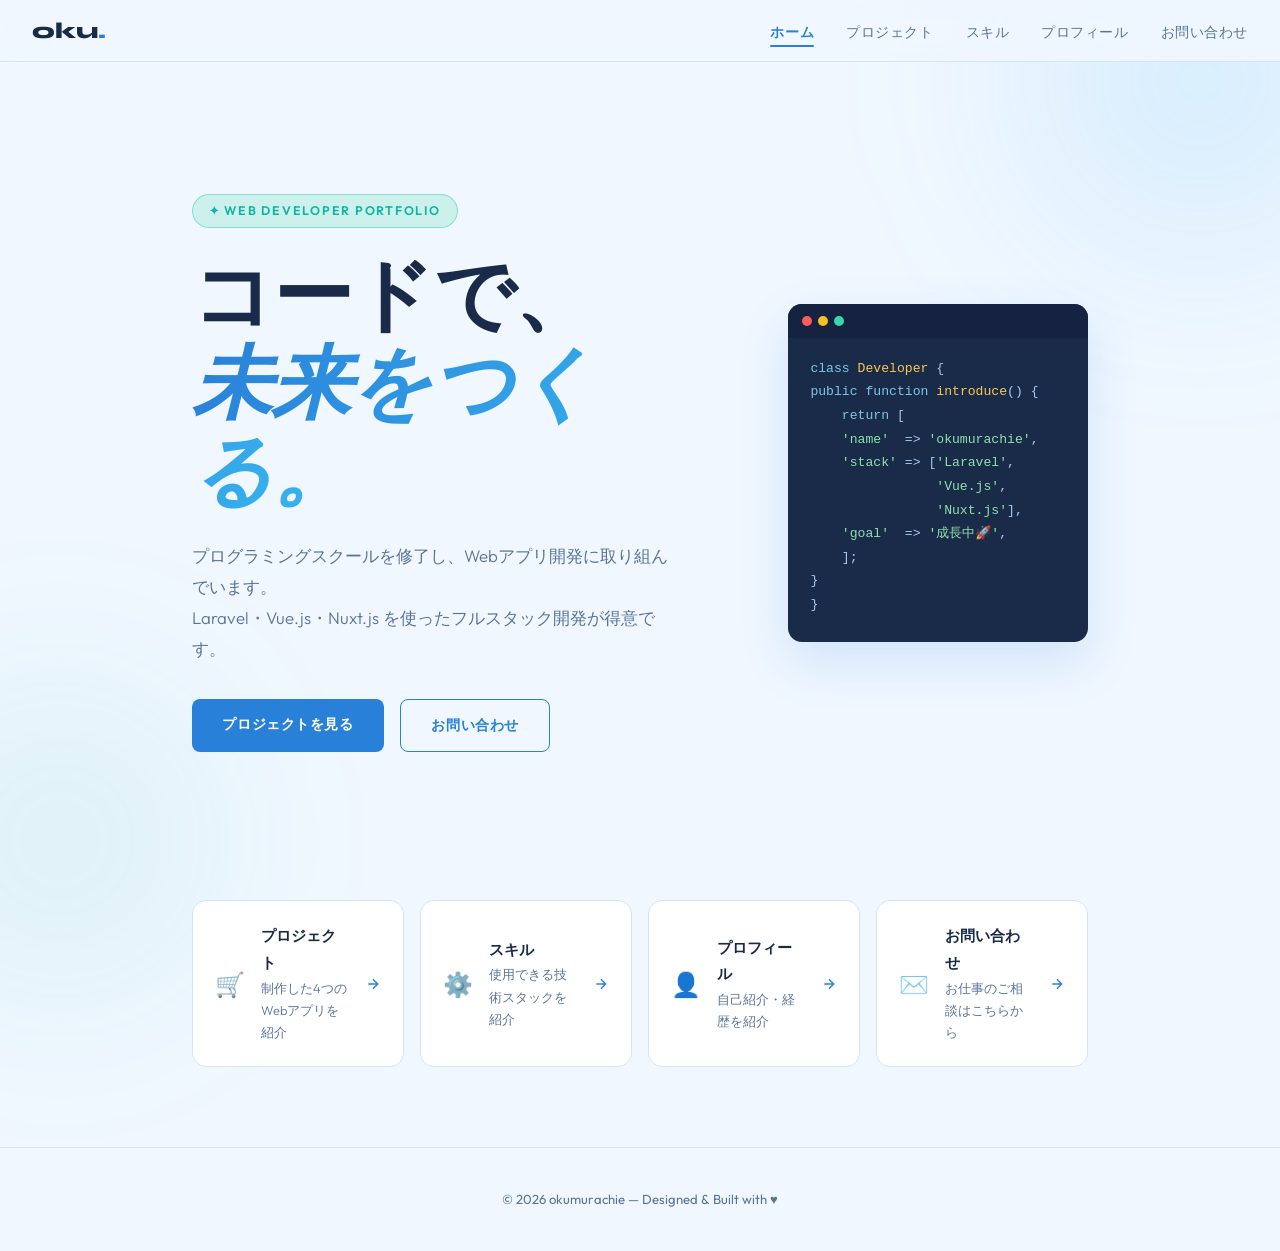
==== html/index.html @ 81fc04ee "必要なファイルを配置" ====
<!doctype html>
<html lang="ja">
    <head>
        <meta charset="UTF-8" />
        <meta name="viewport" content="width=device-width, initial-scale=1.0" />
        <title>okumurachie | ホーム</title>
        <link rel="preconnect" href="https://fonts.googleapis.com" />
        <link rel="preconnect" href="https://fonts.gstatic.com" crossorigin />
        <link
            href="https://fonts.googleapis.com/css2?family=Syne:wght@600;700;800&family=Outfit:wght@300;400;500;600&display=swap"
            rel="stylesheet"
        />
        <link rel="stylesheet" href="../style.css" />
    </head>
    <body>
        <div class="bg-orb orb1" aria-hidden="true"></div>
        <div class="bg-orb orb2" aria-hidden="true"></div>

        <!-- ===== ナビゲーション ===== -->
        <nav id="navbar">
            <a class="nav-logo" href="index.html">oku<span>.</span></a>
            <button
                class="hamburger"
                id="menuBtn"
                aria-label="メニューを開く"
                aria-expanded="false"
            >
                <span></span><span></span><span></span>
            </button>
            <ul class="nav-links" id="navLinks">
                <li><a href="index.html" class="nav-active">ホーム</a></li>
                <li><a href="projects.html">プロジェクト</a></li>
                <li><a href="skills.html">スキル</a></li>
                <li><a href="profile.html">プロフィール</a></li>
                <li><a href="contact.html">お問い合わせ</a></li>
            </ul>
        </nav>

        <main>
            <!-- ヒーロー -->
            <section class="hero">
                <div class="hero-content">
                    <span class="hero-tag">✦ Web Developer Portfolio</span>
                    <h1 class="hero-title">
                        コードで、<br /><em>未来をつくる。</em>
                    </h1>
                    <p class="hero-desc">
                        プログラミングスクールを修了し、Webアプリ開発に取り組んでいます。<br />
                        Laravel・Vue.js・Nuxt.js
                        を使ったフルスタック開発が得意です。
                    </p>
                    <div class="hero-btns">
                        <a class="btn-primary" href="projects.html"
                            >プロジェクトを見る</a
                        >
                        <a class="btn-ghost" href="contact.html"
                            >お問い合わせ</a
                        >
                    </div>
                </div>

                <div class="hero-visual" aria-hidden="true">
                    <div class="code-card">
                        <div class="code-dots">
                            <span></span><span></span><span></span>
                        </div>
                        <pre
                            class="code-block"
                        ><code><span class="c-kw">class</span> <span class="c-fn">Developer</span> {
<span class="c-kw">public function</span> <span class="c-fn">introduce</span>() {
    <span class="c-kw">return</span> [
    <span class="c-str">'name'</span>  =&gt; <span class="c-str">'okumurachie'</span>,
    <span class="c-str">'stack'</span> =&gt; [<span class="c-str">'Laravel'</span>,
                <span class="c-str">'Vue.js'</span>,
                <span class="c-str">'Nuxt.js'</span>],
    <span class="c-str">'goal'</span>  =&gt; <span class="c-str">'成長中🚀'</span>,
    ];
}
}</code></pre>
                    </div>
                </div>
            </section>

            <!-- ホームからの各ページへのナビカード -->
            <section class="home-cards">
                <a class="home-card reveal" href="projects.html">
                    <span class="home-card-icon">🛒</span>
                    <div class="home-card-body">
                        <div class="home-card-title">プロジェクト</div>
                        <div class="home-card-desc">
                            制作した4つのWebアプリを紹介
                        </div>
                    </div>
                    <svg
                        class="home-card-arrow"
                        viewBox="0 0 24 24"
                        fill="none"
                        stroke="currentColor"
                        stroke-width="2"
                    >
                        <path d="M5 12h14M12 5l7 7-7 7" />
                    </svg>
                </a>
                <a class="home-card reveal" href="skills.html">
                    <span class="home-card-icon">⚙️</span>
                    <div class="home-card-body">
                        <div class="home-card-title">スキル</div>
                        <div class="home-card-desc">
                            使用できる技術スタックを紹介
                        </div>
                    </div>
                    <svg
                        class="home-card-arrow"
                        viewBox="0 0 24 24"
                        fill="none"
                        stroke="currentColor"
                        stroke-width="2"
                    >
                        <path d="M5 12h14M12 5l7 7-7 7" />
                    </svg>
                </a>
                <a class="home-card reveal" href="profile.html">
                    <span class="home-card-icon">👤</span>
                    <div class="home-card-body">
                        <div class="home-card-title">プロフィール</div>
                        <div class="home-card-desc">自己紹介・経歴を紹介</div>
                    </div>
                    <svg
                        class="home-card-arrow"
                        viewBox="0 0 24 24"
                        fill="none"
                        stroke="currentColor"
                        stroke-width="2"
                    >
                        <path d="M5 12h14M12 5l7 7-7 7" />
                    </svg>
                </a>
                <a class="home-card reveal" href="contact.html">
                    <span class="home-card-icon">✉️</span>
                    <div class="home-card-body">
                        <div class="home-card-title">お問い合わせ</div>
                        <div class="home-card-desc">
                            お仕事のご相談はこちらから
                        </div>
                    </div>
                    <svg
                        class="home-card-arrow"
                        viewBox="0 0 24 24"
                        fill="none"
                        stroke="currentColor"
                        stroke-width="2"
                    >
                        <path d="M5 12h14M12 5l7 7-7 7" />
                    </svg>
                </a>
            </section>
        </main>

        <footer>
            <p>© 2026 okumurachie — Designed &amp; Built with ♥</p>
        </footer>

        <script src="../script.js"></script>
    </body>
</html>
---- style.css ----
/* ============================================================
   style.css — okumurachie Portfolio（全ページ共通）
   カラーテーマ: 爽やかな水色・ライトブルー系
   ============================================================ */

/* ── CSS 変数 ── */
:root {
    --bg: #f0f7ff;
    --bg-card: #ffffff;
    --bg-nav: rgba(240, 247, 255, 0.9);
    --text: #1a2b4a;
    --muted: #5a7499;
    --blue: #2980d9;
    --sky: #38b6f0;
    --teal: #0eb5a0;
    --blue-light: #dbeeff;
    --sky-light: #d8f2fc;
    --teal-light: #ccf0ec;
    --border: #d1e5f7;
    --shadow-sm: 0 2px 8px rgba(41, 128, 217, 0.08);
    --shadow-md: 0 8px 32px rgba(41, 128, 217, 0.13);
    --shadow-lg: 0 20px 50px rgba(41, 128, 217, 0.16);
    --font-display: 'Syne', sans-serif;
    --font-body: 'Outfit', sans-serif;
    --radius-sm: 8px;
    --radius-md: 14px;
    --radius-lg: 20px;
    --max-width: 960px;
    --nav-height: 62px;
}

/* ============================================================
   リセット & ベース
   ============================================================ */
*,
*::before,
*::after {
    box-sizing: border-box;
    margin: 0;
    padding: 0;
}
html {
    scroll-behavior: smooth;
}
body {
    font-family: var(--font-body);
    background: var(--bg);
    color: var(--text);
    line-height: 1.75;
    overflow-x: hidden;
}
ul {
    list-style: none;
}
a {
    text-decoration: none;
}
img,
svg {
    display: block;
    max-width: 100%;
}

/* ============================================================
   背景の装飾
   ============================================================ */
.bg-orb {
    position: fixed;
    border-radius: 50%;
    pointer-events: none;
    z-index: 0;
    filter: blur(80px);
}
.orb1 {
    width: 520px;
    height: 520px;
    top: -180px;
    right: -180px;
    background: radial-gradient(
        circle,
        rgba(56, 182, 240, 0.18),
        transparent 70%
    );
}
.orb2 {
    width: 440px;
    height: 440px;
    bottom: -160px;
    left: -160px;
    background: radial-gradient(
        circle,
        rgba(14, 181, 160, 0.12),
        transparent 70%
    );
}

/* ============================================================
   ナビゲーション（全ページ共通）
   ============================================================ */
#navbar {
    position: fixed;
    top: 0;
    width: 100%;
    z-index: 100;
    display: flex;
    align-items: center;
    justify-content: space-between;
    padding: 0 2rem;
    height: var(--nav-height);
    background: var(--bg-nav);
    backdrop-filter: blur(16px);
    -webkit-backdrop-filter: blur(16px);
    border-bottom: 1px solid var(--border);
    transition: box-shadow 0.3s;
}
#navbar.scrolled {
    box-shadow: var(--shadow-sm);
}

.nav-logo {
    font-family: var(--font-display);
    font-size: 1.4rem;
    font-weight: 800;
    color: var(--text);
}
.nav-logo span {
    color: var(--blue);
}

.nav-links {
    display: flex;
    gap: 2rem;
}

.nav-links a {
    font-size: 0.88rem;
    font-weight: 500;
    color: var(--muted);
    letter-spacing: 0.04em;
    transition: color 0.2s;
    position: relative;
    padding-bottom: 3px;
}
.nav-links a::after {
    content: '';
    position: absolute;
    bottom: -3px;
    left: 0;
    width: 0;
    height: 2px;
    background: var(--blue);
    border-radius: 2px;
    transition: width 0.25s;
}
.nav-links a:hover {
    color: var(--blue);
}
.nav-links a:hover::after {
    width: 100%;
}

/* 現在のページのリンクをハイライト */
.nav-links a.nav-active {
    color: var(--blue);
    font-weight: 600;
}
.nav-links a.nav-active::after {
    width: 100%;
}

/* ハンバーガー（スマホ用） */
.hamburger {
    display: none;
    flex-direction: column;
    gap: 5px;
    background: none;
    border: none;
    cursor: pointer;
    padding: 4px;
}
.hamburger span {
    display: block;
    width: 22px;
    height: 2px;
    background: var(--text);
    border-radius: 2px;
    transition: all 0.3s;
}

/* ============================================================
   共通レイアウト
   ============================================================ */
main {
    position: relative;
    z-index: 1;
}

/* 通常ページ（ホーム以外）の余白 */
.page-main {
    max-width: var(--max-width);
    margin: 0 auto;
    padding: calc(var(--nav-height) + 3.5rem) 2rem 5rem;
}

/* ページヘッダー */
.page-header {
    margin-bottom: 3rem;
}

/* セクションラベル・タイトル・説明（全ページ共通） */
.section-label {
    font-size: 0.75rem;
    font-weight: 600;
    letter-spacing: 0.18em;
    text-transform: uppercase;
    color: var(--blue);
    margin-bottom: 0.5rem;
}
.section-title {
    font-family: var(--font-display);
    font-size: clamp(1.8rem, 4vw, 2.6rem);
    font-weight: 800;
    line-height: 1.15;
    margin-bottom: 0.9rem;
}
.section-desc {
    color: var(--muted);
    font-size: 1rem;
    font-weight: 300;
    max-width: 540px;
}

/* フッター */
footer {
    position: relative;
    z-index: 1;
    text-align: center;
    padding: 2.5rem 2rem;
    border-top: 1px solid var(--border);
    color: var(--muted);
    font-size: 0.82rem;
}

/* ============================================================
   スクロールアニメーション
   ============================================================ */
.reveal {
    opacity: 0;
    transform: translateY(22px);
    transition:
        opacity 0.65s ease,
        transform 0.65s ease;
}
.reveal.visible {
    opacity: 1;
    transform: none;
}

/* ============================================================
   ボタン
   ============================================================ */
.btn-primary {
    display: inline-block;
    background: var(--blue);
    color: #fff;
    font-family: var(--font-body);
    font-size: 0.9rem;
    font-weight: 600;
    letter-spacing: 0.04em;
    padding: 0.8rem 1.9rem;
    border-radius: var(--radius-sm);
    border: none;
    cursor: pointer;
    transition:
        background 0.2s,
        transform 0.2s,
        box-shadow 0.2s;
}
.btn-primary:hover {
    background: #1f6bbd;
    transform: translateY(-2px);
    box-shadow: 0 6px 20px rgba(41, 128, 217, 0.35);
}

.btn-ghost {
    display: inline-block;
    background: transparent;
    color: var(--blue);
    font-size: 0.9rem;
    font-weight: 600;
    letter-spacing: 0.04em;
    padding: 0.8rem 1.9rem;
    border-radius: var(--radius-sm);
    border: 1.5px solid var(--blue);
    transition:
        background 0.2s,
        transform 0.2s;
}
.btn-ghost:hover {
    background: var(--blue-light);
    transform: translateY(-2px);
}

/* タグ（プロジェクト・スキル共通） */
.tag {
    background: var(--blue-light);
    color: var(--blue);
    font-size: 0.73rem;
    font-weight: 600;
    padding: 0.2rem 0.65rem;
    border-radius: 999px;
    letter-spacing: 0.04em;
}
.tag.sky {
    background: var(--sky-light);
    color: #1a7ab5;
}
.tag.teal {
    background: var(--teal-light);
    color: #0a8a7a;
}

/* ============================================================
   ── ホームページ ──
   ============================================================ */

/* ヒーロー */
.hero {
    max-width: var(--max-width);
    margin: 0 auto;
    min-height: 100vh;
    display: flex;
    align-items: center;
    gap: 3rem;
    padding: calc(var(--nav-height) + 3rem) 2rem 4rem;
}

.hero-content {
    flex: 1;
    animation: fadeUp 0.8s ease both;
}

.hero-tag {
    display: inline-block;
    font-size: 0.78rem;
    font-weight: 600;
    letter-spacing: 0.14em;
    text-transform: uppercase;
    color: var(--teal);
    border: 1px solid rgba(14, 181, 160, 0.35);
    background: var(--teal-light);
    border-radius: 999px;
    padding: 0.3rem 1rem;
    margin-bottom: 1.6rem;
}

.hero-title {
    font-family: var(--font-display);
    font-size: clamp(2.8rem, 6.5vw, 5rem);
    font-weight: 800;
    line-height: 1.1;
    letter-spacing: -0.01em;
    margin-bottom: 1.4rem;
}
.hero-title em {
    font-style: italic;
    background: linear-gradient(110deg, var(--blue), var(--sky));
    -webkit-background-clip: text;
    -webkit-text-fill-color: transparent;
    background-clip: text;
}

.hero-desc {
    color: var(--muted);
    font-size: 1.05rem;
    font-weight: 300;
    max-width: 480px;
    margin-bottom: 2.2rem;
    line-height: 1.85;
}

.hero-btns {
    display: flex;
    gap: 1rem;
    flex-wrap: wrap;
}

/* コードカード */
.hero-visual {
    flex: 0 0 auto;
    animation: fadeUp 0.8s 0.2s ease both;
}

.code-card {
    background: #1a2b4a;
    border-radius: var(--radius-md);
    box-shadow: var(--shadow-lg);
    overflow: hidden;
    min-width: 300px;
    max-width: 360px;
}
.code-dots {
    display: flex;
    gap: 6px;
    padding: 12px 14px;
    background: #152240;
}
.code-dots span {
    width: 10px;
    height: 10px;
    border-radius: 50%;
}
.code-dots span:nth-child(1) {
    background: #fc5c5c;
}
.code-dots span:nth-child(2) {
    background: #fbbf24;
}
.code-dots span:nth-child(3) {
    background: #38d9a9;
}

.code-block {
    padding: 1.2rem 1.4rem 1.6rem;
    font-family: 'Courier New', Courier, monospace;
    font-size: 0.82rem;
    line-height: 1.8;
    color: #a8c8f0;
    white-space: pre;
    overflow-x: auto;
}
.c-kw {
    color: #7ec8e3;
}
.c-fn {
    color: #f9c74f;
}
.c-str {
    color: #90e0aa;
}

/* ホーム：各ページへのナビカード */
.home-cards {
    max-width: var(--max-width);
    margin: 0 auto;
    padding: 0 2rem 5rem;
    display: grid;
    grid-template-columns: repeat(auto-fill, minmax(200px, 1fr));
    gap: 1rem;
}

.home-card {
    background: var(--bg-card);
    border: 1px solid var(--border);
    border-radius: var(--radius-md);
    padding: 1.4rem;
    display: flex;
    align-items: center;
    gap: 1rem;
    color: var(--text);
    transition:
        transform 0.2s,
        box-shadow 0.2s,
        border-color 0.2s;
}
.home-card:hover {
    transform: translateY(-3px);
    box-shadow: var(--shadow-md);
    border-color: rgba(41, 128, 217, 0.3);
}
.home-card-icon {
    font-size: 1.5rem;
    flex-shrink: 0;
}
.home-card-body {
    flex: 1;
}
.home-card-title {
    font-weight: 600;
    font-size: 0.95rem;
}
.home-card-desc {
    color: var(--muted);
    font-size: 0.8rem;
    font-weight: 300;
}
.home-card-arrow {
    width: 16px;
    height: 16px;
    color: var(--blue);
    flex-shrink: 0;
    transition: transform 0.2s;
}
.home-card:hover .home-card-arrow {
    transform: translateX(3px);
}

/* ============================================================
   ── プロジェクトページ ──
   ============================================================ */
.projects-grid {
    display: grid;
    grid-template-columns: repeat(auto-fill, minmax(280px, 1fr));
    gap: 1.5rem;
}

.project-card {
    background: var(--bg-card);
    border: 1px solid var(--border);
    border-radius: var(--radius-md);
    padding: 1.8rem;
    display: flex;
    flex-direction: column;
    gap: 1rem;
    transition:
        transform 0.25s,
        box-shadow 0.25s,
        border-color 0.25s;
    position: relative;
    overflow: hidden;
}
.project-card::before {
    content: '';
    position: absolute;
    top: 0;
    left: 0;
    right: 0;
    height: 3px;
    background: linear-gradient(90deg, var(--blue), var(--sky));
    opacity: 0;
    transition: opacity 0.25s;
}
.project-card:hover {
    transform: translateY(-5px);
    box-shadow: var(--shadow-md);
    border-color: rgba(41, 128, 217, 0.25);
}
.project-card:hover::before {
    opacity: 1;
}

.project-icon {
    font-size: 1.6rem;
    width: 48px;
    height: 48px;
    display: flex;
    align-items: center;
    justify-content: center;
    background: var(--blue-light);
    border-radius: var(--radius-sm);
}
.project-body {
    flex: 1;
    display: flex;
    flex-direction: column;
    gap: 0.4rem;
}
.project-name {
    font-family: var(--font-display);
    font-size: 1.15rem;
    font-weight: 700;
}
.project-sub {
    font-size: 0.8rem;
    font-weight: 500;
    color: var(--sky);
    letter-spacing: 0.05em;
    margin-bottom: 0.3rem;
}
.project-desc {
    color: var(--muted);
    font-size: 0.88rem;
    font-weight: 300;
    line-height: 1.7;
}

.project-tags {
    display: flex;
    flex-wrap: wrap;
    gap: 0.4rem;
    margin-top: 0.5rem;
}

.project-link {
    display: inline-flex;
    align-items: center;
    gap: 0.4rem;
    color: var(--blue);
    font-size: 0.85rem;
    font-weight: 600;
    transition:
        gap 0.2s,
        color 0.2s;
}
.project-link:hover {
    gap: 0.7rem;
    color: var(--sky);
}
.project-link svg {
    width: 14px;
    height: 14px;
    flex-shrink: 0;
}
.project-links-row {
    display: flex;
    gap: 1.2rem;
}

/* ============================================================
   ── スキルページ ──
   ============================================================ */
.skills-grid {
    display: grid;
    grid-template-columns: repeat(auto-fill, minmax(210px, 1fr));
    gap: 1.2rem;
    margin-bottom: 2rem;
}

.skill-group {
    background: var(--bg-card);
    border: 1px solid var(--border);
    border-radius: var(--radius-md);
    padding: 1.4rem;
    transition: box-shadow 0.2s;
}
.skill-group:hover {
    box-shadow: var(--shadow-sm);
}

.skill-group-title {
    font-size: 0.8rem;
    font-weight: 700;
    letter-spacing: 0.08em;
    text-transform: uppercase;
    color: var(--muted);
    margin-bottom: 1rem;
    display: flex;
    align-items: center;
    gap: 0.5rem;
}
.skill-icon {
    font-size: 1rem;
}

.skill-list {
    display: flex;
    flex-direction: column;
    gap: 0.7rem;
}
.skill-item {
    display: flex;
    align-items: center;
    gap: 0.7rem;
    font-size: 0.92rem;
}

.dot {
    width: 7px;
    height: 7px;
    border-radius: 50%;
    flex-shrink: 0;
}
.dot-blue {
    background: var(--blue);
}
.dot-sky {
    background: var(--sky);
}
.dot-teal {
    background: var(--teal);
}

/* 学習中 */
.skills-learning {
    background: var(--bg-card);
    border: 1px solid var(--border);
    border-radius: var(--radius-md);
    padding: 1.6rem;
}
.skills-learning-title {
    font-family: var(--font-display);
    font-size: 1.1rem;
    font-weight: 700;
    margin-bottom: 1rem;
}
.learning-tags {
    display: flex;
    flex-wrap: wrap;
    gap: 0.5rem;
}

/* ============================================================
   ── プロフィールページ ──
   ============================================================ */
.profile-card {
    background: var(--bg-card);
    border: 1px solid var(--border);
    border-radius: var(--radius-lg);
    padding: 2.5rem;
    display: grid;
    grid-template-columns: 200px 1fr;
    gap: 2.5rem;
    align-items: start;
}

.profile-left {
    display: flex;
    flex-direction: column;
    align-items: center;
    gap: 0.7rem;
    text-align: center;
}

.profile-avatar {
    width: 96px;
    height: 96px;
    border-radius: 50%;
    background: linear-gradient(135deg, var(--blue), var(--sky));
    display: flex;
    align-items: center;
    justify-content: center;
    font-family: var(--font-display);
    font-size: 2.2rem;
    font-weight: 800;
    color: #fff;
    box-shadow: 0 4px 20px rgba(41, 128, 217, 0.3);
}
.profile-name {
    font-family: var(--font-display);
    font-size: 1.1rem;
    font-weight: 700;
}
.profile-role {
    font-size: 0.78rem;
    font-weight: 600;
    letter-spacing: 0.08em;
    color: var(--blue);
    text-transform: uppercase;
}

.profile-badges {
    display: flex;
    flex-direction: column;
    gap: 0.4rem;
    width: 100%;
}
.badge {
    background: var(--blue-light);
    color: var(--blue);
    font-size: 0.78rem;
    font-weight: 500;
    padding: 0.3rem 0.8rem;
    border-radius: 999px;
    text-align: center;
}

.profile-right {
    display: flex;
    flex-direction: column;
    gap: 0.8rem;
}

.profile-section-title {
    font-family: var(--font-display);
    font-size: 1.1rem;
    font-weight: 700;
    color: var(--text);
    margin-bottom: 0.3rem;
    padding-bottom: 0.4rem;
    border-bottom: 2px solid var(--blue-light);
}
.profile-text {
    color: var(--muted);
    font-size: 0.97rem;
    font-weight: 300;
    line-height: 1.9;
}

/* タイムライン */
.timeline {
    display: flex;
    flex-direction: column;
    gap: 1.2rem;
    padding-left: 0.5rem;
}
.timeline-item {
    display: flex;
    gap: 1rem;
    align-items: flex-start;
}

.timeline-dot {
    width: 12px;
    height: 12px;
    border-radius: 50%;
    background: var(--blue);
    flex-shrink: 0;
    margin-top: 5px;
    box-shadow: 0 0 0 3px var(--blue-light);
}
.timeline-date {
    font-size: 0.78rem;
    color: var(--blue);
    font-weight: 600;
    letter-spacing: 0.05em;
}
.timeline-event {
    font-size: 0.95rem;
    font-weight: 600;
    color: var(--text);
}
.timeline-detail {
    font-size: 0.85rem;
    color: var(--muted);
    font-weight: 300;
}

/* ============================================================
   ── お問い合わせページ ──
   ============================================================ */
.contact-card {
    background: var(--bg-card);
    border: 1px solid var(--border);
    border-radius: var(--radius-lg);
    padding: 2.5rem;
}

.form-grid {
    display: grid;
    grid-template-columns: 1fr 1fr;
    gap: 1.2rem;
    margin-bottom: 1.2rem;
}
.form-full {
    grid-column: 1 / -1;
}
.form-group {
    display: flex;
    flex-direction: column;
    gap: 0.45rem;
}

label {
    font-size: 0.82rem;
    font-weight: 600;
    color: var(--muted);
    letter-spacing: 0.04em;
}
.required {
    color: #e05252;
    margin-left: 2px;
}

input,
textarea {
    font-family: var(--font-body);
    font-size: 0.92rem;
    color: var(--text);
    background: var(--bg);
    border: 1.5px solid var(--border);
    border-radius: var(--radius-sm);
    padding: 0.75rem 1rem;
    outline: none;
    width: 100%;
    transition:
        border-color 0.2s,
        box-shadow 0.2s;
}
input::placeholder,
textarea::placeholder {
    color: #a0b5cc;
}
input:focus,
textarea:focus {
    border-color: var(--blue);
    box-shadow: 0 0 0 3px rgba(41, 128, 217, 0.12);
}
textarea {
    resize: vertical;
    min-height: 130px;
}

.form-submit {
    margin-top: 0.3rem;
}
.form-success {
    margin-top: 1rem;
    font-size: 0.9rem;
    color: var(--teal);
    font-weight: 500;
}

.contact-links {
    display: flex;
    gap: 1.5rem;
    flex-wrap: wrap;
    margin-top: 2rem;
    padding-top: 2rem;
    border-top: 1px solid var(--border);
}
.contact-link {
    display: flex;
    align-items: center;
    gap: 0.5rem;
    color: var(--muted);
    font-size: 0.88rem;
    font-weight: 500;
    transition: color 0.2s;
}
.contact-link:hover {
    color: var(--blue);
}
.contact-link svg {
    width: 16px;
    height: 16px;
}

/* ============================================================
   アニメーション
   ============================================================ */
@keyframes fadeUp {
    from {
        opacity: 0;
        transform: translateY(28px);
    }
    to {
        opacity: 1;
        transform: translateY(0);
    }
}

/* ============================================================
   レスポンシブ対応
   ============================================================ */
@media (max-width: 768px) {
    /* ナビ */
    .hamburger {
        display: flex;
    }
    .nav-links {
        display: none;
        position: fixed;
        top: var(--nav-height);
        left: 0;
        right: 0;
        background: rgba(240, 247, 255, 0.97);
        backdrop-filter: blur(16px);
        flex-direction: column;
        gap: 0;
        border-bottom: 1px solid var(--border);
        padding: 0.5rem 0;
    }
    .nav-links.open {
        display: flex;
    }
    .nav-links a {
        display: block;
        padding: 0.9rem 2rem;
        font-size: 0.95rem;
        border-bottom: 1px solid var(--border);
    }
    .nav-links a::after {
        display: none;
    }

    /* ヒーロー */
    .hero {
        flex-direction: column;
        gap: 2rem;
    }
    .hero-visual {
        width: 100%;
    }
    .code-card {
        min-width: unset;
        max-width: 100%;
    }

    /* ホームカード */
    .home-cards {
        grid-template-columns: 1fr 1fr;
    }

    /* プロジェクト */
    .projects-grid {
        grid-template-columns: 1fr;
    }

    /* プロフィール */
    .profile-card {
        grid-template-columns: 1fr;
    }
    .profile-left {
        flex-direction: row;
        flex-wrap: wrap;
        text-align: left;
    }
    .profile-badges {
        flex-direction: row;
        width: auto;
    }

    /* フォーム */
    .form-grid {
        grid-template-columns: 1fr;
    }
    .form-full {
        grid-column: 1;
    }

    /* ページ余白 */
    .page-main {
        padding-left: 1.2rem;
        padding-right: 1.2rem;
    }
    .home-cards {
        padding-left: 1.2rem;
        padding-right: 1.2rem;
    }
    .hero {
        padding-left: 1.2rem;
        padding-right: 1.2rem;
    }
}

@media (max-width: 480px) {
    .home-cards {
        grid-template-columns: 1fr;
    }
}
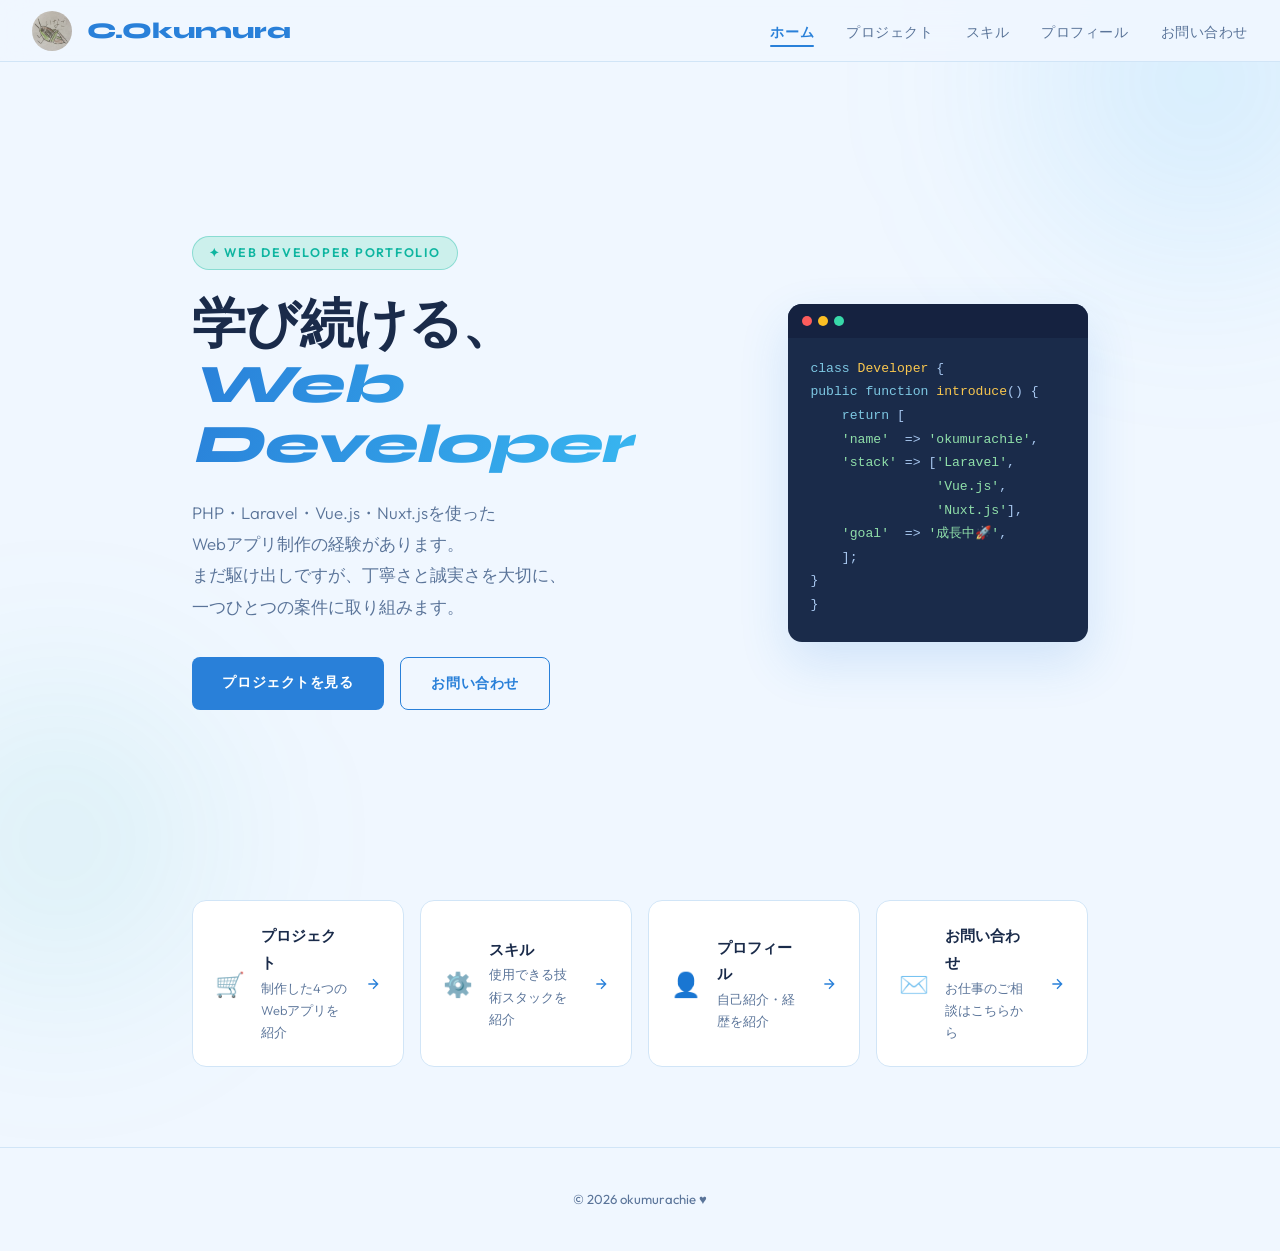
==== commit 60b1fcf1: "ヘッダー、フッターコンポーネント化・お問合せ機能実装" ====
--- a/html/index.html
+++ b/html/index.html
@@ -16,38 +16,19 @@
         <div class="bg-orb orb1" aria-hidden="true"></div>
         <div class="bg-orb orb2" aria-hidden="true"></div>
 
-        <!-- ===== ナビゲーション ===== -->
-        <nav id="navbar">
-            <a class="nav-logo" href="index.html">oku<span>.</span></a>
-            <button
-                class="hamburger"
-                id="menuBtn"
-                aria-label="メニューを開く"
-                aria-expanded="false"
-            >
-                <span></span><span></span><span></span>
-            </button>
-            <ul class="nav-links" id="navLinks">
-                <li><a href="index.html" class="nav-active">ホーム</a></li>
-                <li><a href="projects.html">プロジェクト</a></li>
-                <li><a href="skills.html">スキル</a></li>
-                <li><a href="profile.html">プロフィール</a></li>
-                <li><a href="contact.html">お問い合わせ</a></li>
-            </ul>
-        </nav>
-
         <main>
             <!-- ヒーロー -->
             <section class="hero">
                 <div class="hero-content">
                     <span class="hero-tag">✦ Web Developer Portfolio</span>
                     <h1 class="hero-title">
-                        コードで、<br /><em>未来をつくる。</em>
+                        学び続ける、<br /><em>Web<br />Developer</em>
                     </h1>
                     <p class="hero-desc">
-                        プログラミングスクールを修了し、Webアプリ開発に取り組んでいます。<br />
-                        Laravel・Vue.js・Nuxt.js
-                        を使ったフルスタック開発が得意です。
+                        PHP・Laravel・Vue.js・Nuxt.jsを使った<br />
+                        Webアプリ制作の経験があります。<br />
+                        まだ駆け出しですが、丁寧さと誠実さを大切に、<br />
+                        一つひとつの案件に取り組みます。
                     </p>
                     <div class="hero-btns">
                         <a class="btn-primary" href="projects.html"
@@ -156,10 +137,7 @@
             </section>
         </main>
 
-        <footer>
-            <p>© 2026 okumurachie — Designed &amp; Built with ♥</p>
-        </footer>
-
+        <script src="../components.js"></script>
         <script src="../script.js"></script>
     </body>
 </html>
--- a/style.css
+++ b/style.css
@@ -95,7 +95,7 @@
 }
 
 /* ============================================================
-   ナビゲーション（全ページ共通）
+    ナビゲーション（全ページ共通）
    ============================================================ */
 #navbar {
     position: fixed;
@@ -118,12 +118,19 @@
 }
 
 .nav-logo {
+    display: flex;
+    gap: 15px;
+}
+.nav-image {
+    width: 40px;
+    height: 40px;
+    border-radius: 50%;
+    border: none;
+}
+.nav-text {
     font-family: var(--font-display);
     font-size: 1.4rem;
     font-weight: 800;
-    color: var(--text);
-}
-.nav-logo span {
     color: var(--blue);
 }
 
@@ -356,7 +363,7 @@
 
 .hero-title {
     font-family: var(--font-display);
-    font-size: clamp(2.8rem, 6.5vw, 5rem);
+    font-size: clamp(2.2rem, 5vw, 3.4rem);
     font-weight: 800;
     line-height: 1.1;
     letter-spacing: -0.01em;
@@ -368,6 +375,8 @@
     -webkit-background-clip: text;
     -webkit-text-fill-color: transparent;
     background-clip: text;
+    padding-right: 0.1em;
+    display: inline-block;
 }
 
 .hero-desc {
@@ -690,7 +699,7 @@
 }
 
 /* ============================================================
-   ── プロフィールページ ──
+    ── プロフィールページ ──
    ============================================================ */
 .profile-card {
     background: var(--bg-card);
@@ -715,15 +724,12 @@
     width: 96px;
     height: 96px;
     border-radius: 50%;
-    background: linear-gradient(135deg, var(--blue), var(--sky));
-    display: flex;
-    align-items: center;
-    justify-content: center;
-    font-family: var(--font-display);
-    font-size: 2.2rem;
-    font-weight: 800;
-    color: #fff;
     box-shadow: 0 4px 20px rgba(41, 128, 217, 0.3);
+}
+.profile-image {
+    width: 100%;
+    height: 100%;
+    border-radius: 50%;
 }
 .profile-name {
     font-family: var(--font-display);
